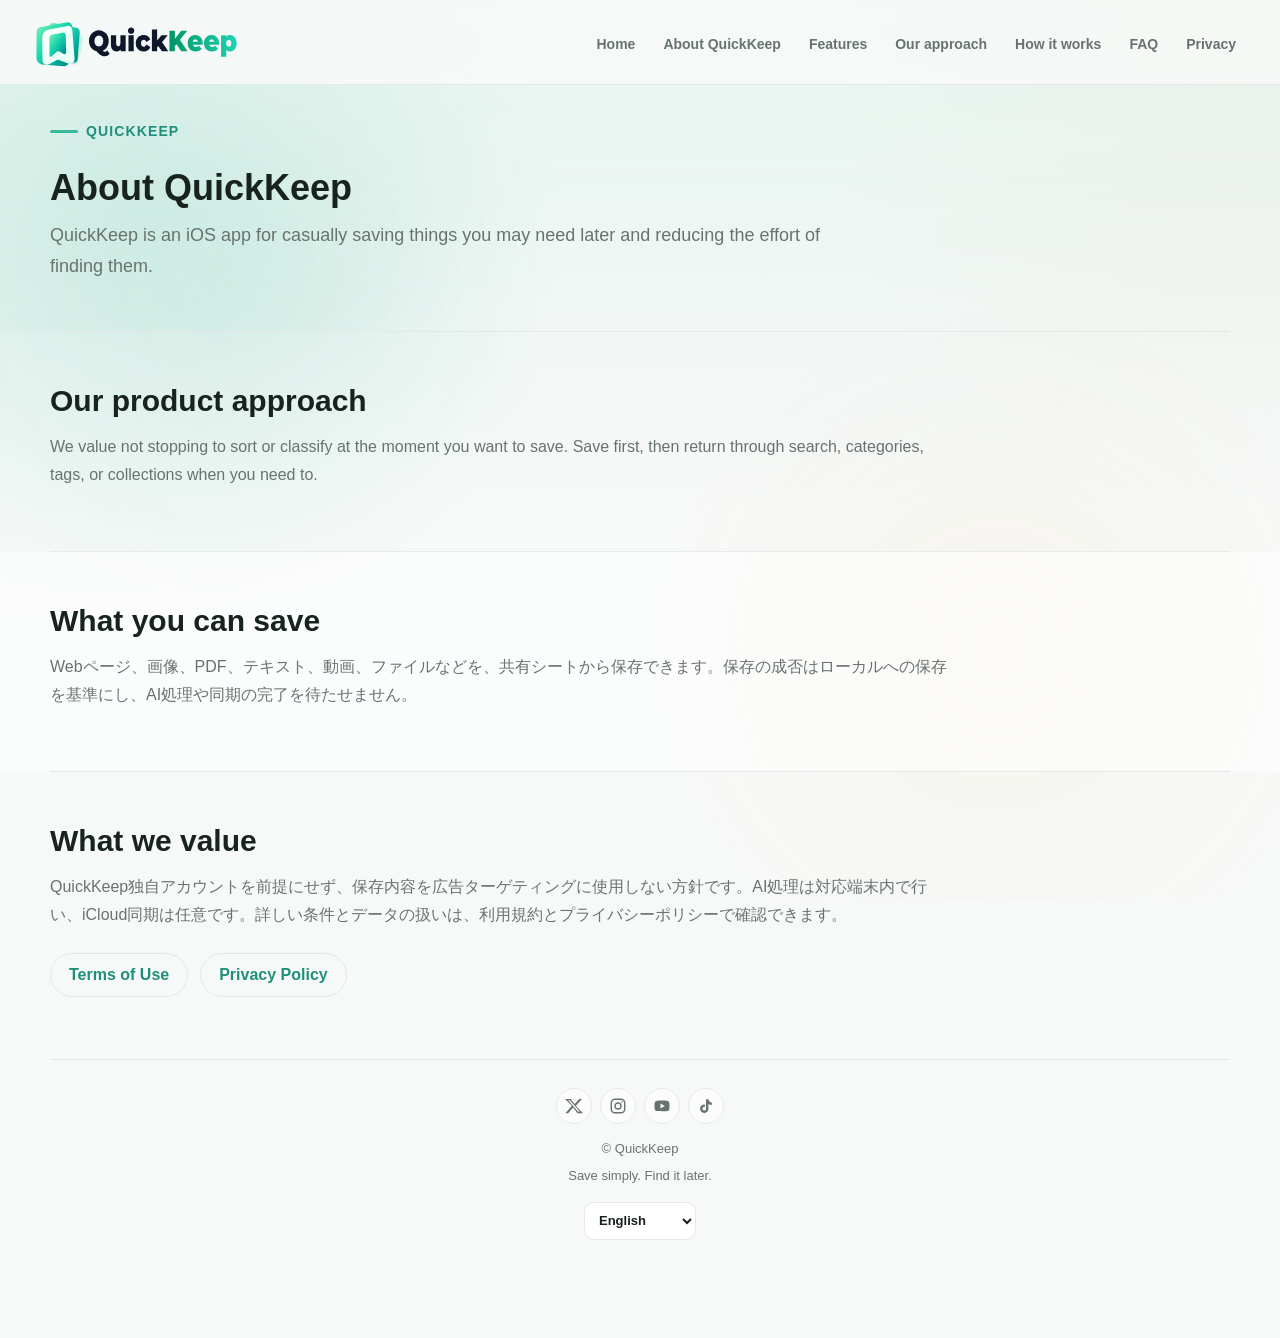
==== about/index.html @ ef81f3e6 "Reduce FAQ guide image size" ====
<!doctype html>
<html lang="ja">
<head>
  <meta charset="utf-8">
  <meta name="viewport" content="width=device-width, initial-scale=1">
  <title>QuickKeepについて | QuickKeep</title>
  <meta name="description" content="QuickKeepの概要、製品方針、保存体験について掲載するページです。">
  <link rel="stylesheet" href="../assets/site.css?v=20261022-0002">
</head>
<body class="sub-page">
  <header class="site-header">
    <a class="brand" href="../" aria-label="QuickKeep ホーム">
      <img class="brand-logo" src="../assets/brand/logo-horizontal.svg" alt="QuickKeep">
    </a>
    <nav class="site-nav" aria-label="QuickKeep関連ページ">
      <a class="top-link" href="../">トップへ</a>
      <a href="../about/">QuickKeepについて</a>
      <a href="../#features">特徴</a>
      <a href="../#policy">方針</a>
      <a href="../guide/">使い方</a>
      <a href="../support/">FAQ</a>
      <a href="../privacy/">プライバシー</a>
    </nav>
    <details class="mobile-nav">
      <summary aria-label="メニュー"><img src="../assets/icons/menu.svg" alt="" aria-hidden="true"></summary>
      <nav aria-label="QuickKeep関連ページ（スマートフォン）">
        <a href="../">トップへ</a>
        <a href="../about/">QuickKeepについて</a>
        <a href="../#features">特徴</a>
        <a href="../#policy">方針</a>
        <a href="../guide/">使い方</a>
        <a href="../support/">FAQ</a>
        <a href="../privacy/">プライバシー</a>
      </nav>
    </details>
  </header>
  <main>
    <header class="page-hero">
      <a class="back" href="../">QuickKeep</a>
      <h1>QuickKeepについて</h1>
      <p>QuickKeepは、あとで必要になるものを気軽に保存し、探す負担を減らすためのiOSアプリです。</p>
    </header>

    <section>
      <h2>製品の考え方</h2>
      <p>保存したい瞬間に、整理や分類で手を止めないことを大切にしています。まず残し、必要なときに検索やカテゴリ、タグ、コレクションを手がかりに戻れる体験を目指します。</p>
    </section>

    <section>
      <h2>対応する保存対象</h2>
      <p>Webページ、画像、PDF、テキスト、動画、ファイルなどを、共有シートから保存できます。保存の成否はローカルへの保存を基準にし、AI処理や同期の完了を待たせません。</p>
    </section>

    <section>
      <h2>大切にしていること</h2>
      <p>QuickKeep独自アカウントを前提にせず、保存内容を広告ターゲティングに使用しない方針です。AI処理は対応端末内で行い、iCloud同期は任意です。詳しい条件とデータの扱いは、利用規約とプライバシーポリシーで確認できます。</p>
      <p class="page-links"><a href="../terms/">利用規約</a><a href="../privacy/">プライバシーポリシー</a></p>
    </section>

  <footer class="site-footer">
    <nav class="social-links" aria-label="QuickKeep公式SNS">
      <a href="https://x.com/quickkeep?s=11&amp;t=rEkj4eiouX-PEfQOQlY5pw" target="_blank" rel="noopener noreferrer" aria-label="X（新しいタブで開く）">
        <svg viewBox="0 0 24 24" aria-hidden="true"><path d="M18.9 2.5h3.7l-8.1 9.2 9.5 9.8h-7.4l-5.8-7.5-6.6 7.5H.5l8.7-9.9L.1 2.5h7.6l5.2 6.8 6-6.8Zm-1.3 17 2.1-.1L6.5 4.4H4.2l13.4 15.1Z"/></svg>
      </a>
      <a href="https://www.instagram.com/quickkeep_official?obrf=MXV3YnZwejdkeWVnbg%3D%3D&amp;utm_source=qr" target="_blank" rel="noopener noreferrer" aria-label="Instagram（新しいタブで開く）">
        <svg viewBox="0 0 24 24" aria-hidden="true"><rect x="3" y="3" width="18" height="18" rx="5"/><circle cx="12" cy="12" r="4"/><circle cx="17.4" cy="6.8" r="1" class="fill-dot"/></svg>
      </a>
      <a href="https://www.youtube.com/channel/UCdUnGJN0G3A14aTK3TZiDFA" target="_blank" rel="noopener noreferrer" aria-label="YouTube（新しいタブで開く）">
        <svg viewBox="0 0 24 24" aria-hidden="true"><path d="M21.6 7.2a2.8 2.8 0 0 0-2-2C17.8 4.7 12 4.7 12 4.7s-5.8 0-7.6.5a2.8 2.8 0 0 0-2 2C2 9 2 12 2 12s0 3 .4 4.8a2.8 2.8 0 0 0 2 2c1.8.5 7.6.5 7.6.5s5.8 0 7.6-.5a2.8 2.8 0 0 0 2-2C22 15 22 12 22 12s0-3-.4-4.8ZM10 15.4V8.6l5.7 3.4-5.7 3.4Z"/></svg>
      </a>
      <a href="https://www.tiktok.com/@quickkeep_official?_r=1&amp;_t=ZS-9Ad6eDVRes8" target="_blank" rel="noopener noreferrer" aria-label="TikTok（新しいタブで開く）">
        <svg viewBox="0 0 24 24" aria-hidden="true"><path d="M15.2 3c.5 2.5 2 4 4.5 4.4v3.2a8.4 8.4 0 0 1-4.5-1.4v6.4a5.6 5.6 0 1 1-4.8-5.5v3.3a2.4 2.4 0 1 0 1.6 2.2V3h3.2Z"/></svg>
      </a>
    </nav>
    <span>© QuickKeep</span>
    <span>あとで見つかる、かんたん保存。</span>
  </footer>
  </main>
  <script src="../assets/i18n.js?v=20261022-0001" defer></script>
</body>
</html>
---- assets/site.css ----
:root {
  color-scheme: light dark;
  --accent: #35b99a;
  --accent-deep: #1f8f79;
  --ink: #18221f;
  --text: #17201d;
  --muted: #68736f;
  --bg: #f7f9f8;
  --card: #ffffff;
  --line: #e3e9e6;
  --line-strong: #d2ddd8;
  --warm: #f3b45c;
  --soft: #e8f6f1;
  --section-mint: rgba(232, 246, 241, 0.58);
  --section-warm: rgba(243, 180, 92, 0.10);
  --section-coral: rgba(235, 127, 110, 0.08);
  --section-clean: rgba(255, 255, 255, 0.54);
  --dangerless-coral: #eb7f6e;
  --shadow: 0 24px 70px rgba(23, 32, 29, 0.10);
  --page-gutter: 64px;
  --header-offset: 78px;
}

@media (prefers-color-scheme: dark) {
  :root {
    --ink: #edf5f2;
    --accent-deep: #66d8bf;
    --text: #edf5f2;
    --muted: #a9b6b1;
    --bg: #111614;
    --card: #19201d;
    --line: #2b3531;
    --line-strong: #3a4842;
    --soft: #172b26;
    --section-mint: rgba(36, 71, 62, 0.28);
    --section-warm: rgba(243, 180, 92, 0.08);
    --section-coral: rgba(235, 127, 110, 0.08);
    --section-clean: rgba(255, 255, 255, 0.035);
    --shadow: 0 24px 70px rgba(0, 0, 0, 0.30);
  }

  body {
    background:
      linear-gradient(180deg, rgba(53, 185, 154, 0.10), transparent 560px),
      radial-gradient(circle at 100% 18%, rgba(53, 185, 154, 0.14), transparent 34%),
      var(--bg);
  }

  h1,
  h2 {
    color: var(--text);
  }

  .button.secondary,
  .link-row a,
  .hero-meta span {
    background: rgba(255, 255, 255, 0.06);
  }
}

* {
  box-sizing: border-box;
}

html,
body {
  max-width: 100%;
  overflow-x: hidden;
}

html {
  scroll-behavior: smooth;
}

body {
  margin: 0;
  padding-top: var(--header-offset);
  font-family: -apple-system, BlinkMacSystemFont, "Hiragino Sans", "Yu Gothic", sans-serif;
  color: var(--text);
  background:
    radial-gradient(circle at 8% 12%, rgba(53, 185, 154, 0.12), transparent 28%),
    radial-gradient(circle at 96% 4%, rgba(243, 180, 92, 0.10), transparent 24%),
    linear-gradient(180deg, rgba(53, 185, 154, 0.07), transparent 520px),
    var(--bg);
  line-height: 1.75;
  text-rendering: optimizeLegibility;
  position: relative;
}

body::before {
  content: "";
  position: fixed;
  inset: 0;
  z-index: 0;
  pointer-events: none;
  background:
    radial-gradient(circle at 18% 30%, rgba(53, 185, 154, 0.10), transparent 28%),
    radial-gradient(circle at 78% 72%, rgba(243, 180, 92, 0.09), transparent 30%);
  opacity: 0.72;
  animation: ambientDrift 18s ease-in-out infinite alternate;
}

img,
svg {
  max-width: 100%;
}

@keyframes fadeUp {
  from {
    opacity: 0;
    transform: translateY(18px);
  }

  to {
    opacity: 1;
    transform: translateY(0);
  }
}

@keyframes floatStage {
  0%,
  100% {
    transform: translateY(0);
  }

  50% {
    transform: translateY(-10px);
  }
}

@keyframes softPulse {
  0%,
  100% {
    box-shadow: 0 16px 34px rgba(16, 20, 18, 0.18);
  }

  50% {
    box-shadow: 0 18px 42px rgba(53, 185, 154, 0.28);
  }
}

@keyframes stageSheen {
  from {
    transform: translateX(-120%) rotate(12deg);
  }

  to {
    transform: translateX(160%) rotate(12deg);
  }
}

@keyframes chipLift {
  0%,
  100% {
    transform: translateY(0);
  }

  50% {
    transform: translateY(-4px);
  }
}

@keyframes cardBreathe {
  0%,
  100% {
    transform: translateY(0);
  }

  50% {
    transform: translateY(-6px);
  }
}

@keyframes ambientDrift {
  from {
    transform: translate3d(-1.5%, -1%, 0) scale(1);
  }

  to {
    transform: translate3d(1.5%, 1%, 0) scale(1.04);
  }
}

@keyframes sectionGlow {
  0%,
  100% {
    opacity: 0.52;
    transform: translateY(0);
  }

  50% {
    opacity: 0.78;
    transform: translateY(-10px);
  }
}

@keyframes revealSection {
  from {
    opacity: 0.72;
    transform: translateY(18px);
  }

  to {
    opacity: 1;
    transform: translateY(0);
  }
}

@keyframes flowDot {
  0% {
    opacity: 0;
    transform: translate(0, -50%) scale(0.7);
  }

  22%,
  72% {
    opacity: 1;
  }

  100% {
    opacity: 0;
    transform: translate(44px, -50%) scale(1);
  }
}

@keyframes flowDotDown {
  0% {
    opacity: 0;
    transform: translate(-50%, 0) scale(0.7);
  }

  22%,
  72% {
    opacity: 1;
  }

  100% {
    opacity: 0;
    transform: translate(-50%, 38px) scale(1);
  }
}

main {
  width: min(1440px, calc(100% - var(--page-gutter)));
  margin: 0 auto;
  padding: 34px 0 52px;
  position: relative;
  z-index: 1;
}

header,
section {
  background: var(--card);
  border: 1px solid var(--line);
  border-radius: 18px;
  padding: 28px;
  margin-bottom: 18px;
}

h1,
h2 {
  line-height: 1.25;
  margin: 0 0 12px;
  color: var(--ink);
}

p {
  margin: 0 0 12px;
  color: var(--muted);
  max-width: 72ch;
}

a {
  color: var(--accent);
  font-weight: 700;
  text-decoration: none;
}

.back {
  display: inline-block;
  margin-bottom: 16px;
}

.placeholder {
  border: 1px dashed var(--line);
  border-radius: 12px;
  color: var(--muted);
  padding: 14px;
}

footer {
  color: var(--muted);
  font-size: 13px;
  padding: 8px 2px;
}

.site-header {
  width: 100%;
  margin: 0;
  padding: 18px max(calc(var(--page-gutter) / 2), calc((100vw - 1440px) / 2)) 14px;
  position: fixed;
  top: 0;
  left: 0;
  right: 0;
  z-index: 50;
  display: flex;
  align-items: center;
  justify-content: space-between;
  gap: 18px;
  background: rgba(247, 249, 248, 0.92);
  backdrop-filter: blur(14px);
  -webkit-backdrop-filter: blur(14px);
  border: 0;
  border-bottom: 1px solid var(--line);
  border-radius: 0;
}

@media (prefers-color-scheme: dark) {
  .site-header {
    background: rgba(247, 249, 248, 0.94);
    border-bottom-color: #dbe5e1;
  }

  .site-header .site-nav a,
  .site-header .mobile-nav summary {
    color: #51605b;
  }

  .site-header .site-nav a:hover {
    color: #17201d;
    background: #e8f6f1;
  }
}

.brand {
  display: inline-flex;
  align-items: center;
  min-height: 44px;
}

.brand-logo {
  display: block;
  width: clamp(154px, 22vw, 210px);
  height: auto;
}

.site-nav {
  display: flex;
  gap: 4px;
  flex-wrap: wrap;
  justify-content: flex-end;
}

.language-picker {
  display: inline-flex;
  align-items: center;
  flex: 0 0 auto;
}

.language-picker select {
  min-height: 38px;
  max-width: 118px;
  border: 1px solid var(--line);
  border-radius: 10px;
  padding: 0 28px 0 10px;
  color: var(--text);
  background: var(--card);
  font: inherit;
  font-size: 13px;
  font-weight: 700;
  cursor: pointer;
}

.site-footer .language-picker,
.sub-page main > footer .language-picker {
  margin-top: 10px;
}

.translation-notice {
  max-width: 820px;
  margin: 18px 0 0;
  padding: 10px 13px;
  border-left: 3px solid var(--accent);
  color: var(--muted);
  background: var(--soft);
  font-size: 14px;
}

.sr-only {
  position: absolute;
  width: 1px;
  height: 1px;
  padding: 0;
  margin: -1px;
  overflow: hidden;
  clip: rect(0, 0, 0, 0);
  white-space: nowrap;
  border: 0;
}

.site-nav a {
  color: var(--muted);
  font-size: 14px;
  padding: 9px 12px;
  border-radius: 10px;
  transition: color 160ms ease, background-color 160ms ease, transform 160ms ease;
}

.site-nav a:hover {
  color: var(--text);
  background: var(--soft);
  transform: translateY(-1px);
}

.mobile-nav {
  display: none;
}

.mobile-nav summary {
  list-style: none;
}

.mobile-nav summary::-webkit-details-marker {
  display: none;
}

.hero {
  min-height: 700px;
  display: grid;
  grid-template-columns: minmax(560px, 0.95fr) minmax(520px, 0.85fr);
  gap: clamp(54px, 7vw, 116px);
  align-items: center;
  padding: 70px 0 78px;
  position: relative;
  isolation: isolate;
}

.hero::after {
  content: "";
  position: absolute;
  left: 0;
  right: 0;
  bottom: 0;
  height: 1px;
  background: linear-gradient(90deg, transparent, rgba(53, 185, 154, 0.55), transparent);
}

.hero::before,
.home-page .feature-band::before,
.home-page .content-section::before,
.sub-page .page-hero::before {
  content: "";
  position: absolute;
  inset: 0;
  z-index: -1;
  pointer-events: none;
}

.hero::before {
  background:
    radial-gradient(circle at 72% 48%, rgba(53, 185, 154, 0.12), transparent 34%),
    linear-gradient(180deg, rgba(255, 255, 255, 0.42), transparent 70%);
  animation: sectionGlow 9s ease-in-out infinite;
}

.home-page .hero,
.home-page .app-store-strip,
.home-page .feature-band,
.home-page .content-section {
  background: transparent;
  border: 0;
  border-radius: 0;
}

.home-page section,
.sub-page .page-hero,
.sub-page section {
  scroll-margin-top: calc(var(--header-offset) + 18px);
}

.hero-copy {
  max-width: none;
  animation: fadeUp 720ms ease both;
  position: relative;
  z-index: 1;
}

.hero-logo-wrap {
  display: block;
  width: min(340px, 84vw);
  margin-bottom: 30px;
}

.hero-logo {
  display: block;
  width: 100%;
  height: auto;
}

.eyebrow {
  color: var(--accent-deep);
  font-weight: 800;
  letter-spacing: 0.08em;
  text-transform: uppercase;
  font-size: 12px;
  margin-bottom: 16px;
}

.hero h1 {
  font-size: clamp(54px, 5.7vw, 88px);
  line-height: 1.08;
  letter-spacing: 0;
  margin: 0 0 24px;
  color: var(--ink);
  text-wrap: balance;
}

@media (prefers-color-scheme: dark) {
  .hero h1 {
    color: var(--text);
  }
}

.lead {
  font-size: clamp(17px, 2vw, 21px);
  max-width: 760px;
  line-height: 1.95;
}

.hero-actions,
.link-row {
  display: flex;
  flex-wrap: wrap;
  gap: 12px;
  margin-top: 26px;
  align-items: center;
}

.button,
.link-row a {
  min-height: 44px;
  display: inline-flex;
  align-items: center;
  justify-content: center;
  border-radius: 12px;
  padding: 10px 18px;
  border: 1px solid var(--line);
  transition: transform 160ms ease, border-color 160ms ease, background-color 160ms ease;
}

.button.primary {
  color: #fff;
  background: var(--accent);
  border-color: var(--accent);
  box-shadow: 0 14px 32px rgba(53, 185, 154, 0.24);
}

.button.secondary,
.link-row a {
  color: var(--text);
  background: rgba(255, 255, 255, 0.68);
}

.button:hover,
.link-row a:hover {
  transform: translateY(-1px);
  border-color: var(--accent);
}

.app-store-badge {
  min-height: 56px;
  display: inline-flex;
  align-items: center;
  gap: 12px;
  border-radius: 14px;
  padding: 8px 17px 8px 13px;
  color: #fff;
  background: #101412;
  border: 1px solid rgba(255, 255, 255, 0.14);
  box-shadow: 0 16px 34px rgba(16, 20, 18, 0.18);
  animation: softPulse 4.8s ease-in-out infinite;
}

.app-store-badge small,
.app-store-badge strong {
  display: block;
  color: #fff;
  line-height: 1.05;
}

.app-store-badge small {
  font-size: 11px;
  font-weight: 700;
  opacity: 0.78;
}

.app-store-badge strong {
  margin-top: 3px;
  font-size: 18px;
  font-weight: 800;
}

.app-store-icon {
  width: 32px;
  height: 32px;
  border-radius: 9px;
  background:
    linear-gradient(145deg, rgba(255, 255, 255, 0.88), rgba(255, 255, 255, 0.32)),
    var(--accent);
  position: relative;
}

.app-store-icon::before {
  content: "";
  position: absolute;
  left: 10px;
  right: 10px;
  top: 7px;
  bottom: 7px;
  border: 3px solid #fff;
  border-top: 0;
  border-radius: 0 0 5px 5px;
}

.app-store-strip {
  display: flex;
  align-items: center;
  justify-content: space-between;
  gap: 24px;
  padding: clamp(26px, 4vw, 40px) 0;
  border-top: 1px solid var(--line);
  border-bottom: 1px solid var(--line);
  background:
    linear-gradient(90deg, rgba(53, 185, 154, 0.08), transparent 52%),
    linear-gradient(180deg, rgba(255, 255, 255, 0.38), transparent);
  box-shadow: 0 0 0 100vmax rgba(232, 246, 241, 0.26);
  clip-path: inset(0 -100vmax);
  animation: fadeUp 720ms ease 100ms both;
}

.app-store-strip p {
  margin-bottom: 0;
}

.app-store-strip .eyebrow {
  margin-bottom: 6px;
}

.hero-meta {
  display: grid;
  grid-template-columns: repeat(2, minmax(0, 1fr));
  gap: 8px 18px;
  margin-top: 24px;
  max-width: 640px;
}

.hero-meta span {
  min-height: 28px;
  display: inline-flex;
  align-items: center;
  justify-content: flex-start;
  border: 0;
  border-radius: 0;
  color: var(--muted);
  font-size: 13px;
  font-weight: 800;
  padding: 0;
  background: transparent;
  animation: chipLift 5.6s ease-in-out infinite;
  text-align: left;
}

.hero-meta span::before {
  content: "";
  width: 8px;
  height: 8px;
  margin-right: 9px;
  border-radius: 50%;
  background: var(--accent);
  box-shadow: 0 0 0 5px rgba(53, 185, 154, 0.12);
  flex: 0 0 auto;
}

.hero-meta span:nth-child(2) {
  animation-delay: 540ms;
}

.hero-meta span:nth-child(3) {
  animation-delay: 1080ms;
}

.hero-visual {
  display: grid;
  place-items: center;
  animation: fadeUp 760ms ease 140ms both;
}

.visual-stage {
  width: min(100%, 620px);
  min-height: 760px;
  display: grid;
  place-items: center;
  border-radius: 36px;
  padding: 32px;
  position: relative;
  background:
    linear-gradient(155deg, rgba(255, 255, 255, 0.10), transparent 44%),
    linear-gradient(145deg, #10251f, #1f8f79 62%, #35b99a);
  box-shadow: 0 28px 76px rgba(15, 23, 42, 0.16);
  overflow: hidden;
}

.visual-stage::before {
  content: "";
  position: absolute;
  top: -20%;
  bottom: -20%;
  left: 0;
  width: 120px;
  background: linear-gradient(90deg, transparent, rgba(255, 255, 255, 0.20), transparent);
  opacity: 0.7;
  animation: stageSheen 7.5s ease-in-out 1.2s infinite;
}

.stage-icon {
  position: absolute;
  top: -30px;
  right: -28px;
  width: 190px;
  opacity: 0.14;
  transform: rotate(8deg);
}

.app-screenshot {
  width: min(100%, 360px);
  position: relative;
  z-index: 1;
  filter: drop-shadow(0 24px 58px rgba(0, 0, 0, 0.26));
  animation: floatStage 6s ease-in-out 900ms infinite;
}

.screenshot-track {
  width: 100%;
  display: flex;
  overflow-x: auto;
  scroll-snap-type: x mandatory;
  scrollbar-width: none;
  position: relative;
  z-index: 1;
}

.screenshot-track::-webkit-scrollbar {
  display: none;
}

.screenshot-slide {
  flex: 0 0 100%;
  display: grid;
  place-items: center;
  scroll-snap-align: center;
}

.phone-frame {
  width: min(100%, 430px);
  aspect-ratio: 0.52;
  border: 10px solid #101412;
  border-radius: 44px;
  background: #f8faf9;
  box-shadow: 0 24px 58px rgba(0, 0, 0, 0.26);
  padding: 56px 18px 24px;
  position: relative;
  overflow: hidden;
  animation: floatStage 6s ease-in-out 900ms infinite;
}

.phone-island {
  position: absolute;
  top: 18px;
  left: 50%;
  width: 118px;
  height: 32px;
  transform: translateX(-50%);
  border-radius: 999px;
  background: #050707;
}

.app-top {
  display: grid;
  grid-template-columns: 1fr 44px;
  align-items: center;
  gap: 12px;
  margin-bottom: 18px;
}

.segmented {
  justify-self: center;
  display: inline-flex;
  gap: 4px;
  padding: 4px;
  border-radius: 999px;
  background: #edf1ef;
  font-size: 13px;
  font-weight: 700;
}

.segmented span {
  padding: 7px 12px;
  border-radius: 999px;
  color: #65706c;
}

.segmented .active {
  color: var(--accent-deep);
  background: #fff;
  box-shadow: 0 6px 16px rgba(23, 32, 29, 0.08);
}

.add-button {
  width: 44px;
  height: 44px;
  display: grid;
  place-items: center;
  border-radius: 50%;
  background: #fff;
  color: var(--accent);
  font-size: 26px;
  line-height: 1;
  box-shadow: 0 8px 18px rgba(23, 32, 29, 0.08);
}

.item-card {
  display: grid;
  grid-template-columns: 50px 1fr;
  gap: 12px;
  background: #fff;
  border: 1px solid #e2e8e5;
  border-radius: 18px;
  padding: 14px;
  margin-bottom: 12px;
  box-shadow: 0 10px 26px rgba(23, 32, 29, 0.06);
  animation: cardBreathe 6.8s ease-in-out infinite;
}

.item-card.featured {
  border-color: rgba(53, 185, 154, 0.36);
}

.item-card + .item-card {
  animation-delay: 780ms;
}

.item-card strong {
  display: block;
  line-height: 1.35;
  color: #18221f;
}

.item-card small {
  color: #76817d;
  display: block;
  margin-top: 2px;
}

.item-card p {
  color: #65706c;
  font-size: 13px;
  line-height: 1.5;
  margin: 8px 0 0;
}

.item-icon {
  width: 50px;
  height: 50px;
  border-radius: 16px;
  background: var(--soft);
  position: relative;
}

.item-icon::before {
  content: "";
  position: absolute;
  inset: 14px;
  border: 3px solid var(--accent);
  border-radius: 50%;
}

.item-icon.pdf {
  background: #fff1ec;
}

.item-icon.pdf::before {
  border-radius: 4px;
  border-color: var(--dangerless-coral);
}

.bottom-tabs {
  position: absolute;
  left: 28px;
  right: 28px;
  bottom: 22px;
  display: flex;
  justify-content: space-around;
  align-items: center;
  min-height: 56px;
  border-radius: 999px;
  background: rgba(255, 255, 255, 0.92);
  border: 1px solid #e2e8e5;
  color: #303936;
  font-size: 12px;
  font-weight: 700;
  box-shadow: 0 14px 34px rgba(23, 32, 29, 0.12);
}

.feature-band,
.content-section {
  background: var(--card);
  border: 1px solid var(--line);
  border-radius: 22px;
  padding: clamp(24px, 5vw, 46px);
  margin-bottom: 20px;
}

.home-page .feature-band,
.home-page .content-section {
  padding: clamp(56px, 7vw, 92px) 0;
  margin-bottom: 0;
  position: relative;
  isolation: isolate;
  animation: fadeUp 720ms ease 180ms both;
}

.home-page .feature-band::before,
.home-page .content-section::before {
  left: 50%;
  right: auto;
  width: 100vw;
  transform: translateX(-50%);
}

.home-page .feature-band::before {
  background:
    linear-gradient(180deg, transparent, var(--section-mint), transparent),
    radial-gradient(circle at 12% 38%, rgba(53, 185, 154, 0.11), transparent 28%);
}

.home-page .process-section::before {
  background:
    linear-gradient(180deg, transparent, var(--section-clean), transparent),
    radial-gradient(circle at 84% 36%, rgba(243, 180, 92, 0.11), transparent 26%);
}

.home-page .split::before {
  background:
    linear-gradient(180deg, transparent, var(--section-warm), transparent),
    radial-gradient(circle at 18% 52%, rgba(243, 180, 92, 0.12), transparent 24%);
}

.home-page .ai-section::before {
  background:
    linear-gradient(180deg, transparent, rgba(53, 185, 154, 0.08), transparent),
    radial-gradient(circle at 72% 45%, rgba(53, 185, 154, 0.14), transparent 28%);
}

.home-page .assurance-section::before {
  background:
    linear-gradient(180deg, transparent, var(--section-coral), transparent),
    radial-gradient(circle at 10% 38%, rgba(235, 127, 110, 0.10), transparent 24%);
}

.home-page .final-cta::before {
  background:
    linear-gradient(180deg, transparent, var(--section-mint)),
    radial-gradient(circle at 86% 42%, rgba(53, 185, 154, 0.12), transparent 30%);
}

@supports (animation-timeline: view()) {
  .home-page .feature-band,
  .home-page .content-section {
    animation: revealSection both;
    animation-timeline: view();
    animation-range: entry 0% cover 26%;
  }
}

.section-heading {
  max-width: 860px;
  margin-bottom: clamp(28px, 4vw, 42px);
}

.section-heading h2,
.content-section h2 {
  font-size: clamp(32px, 4vw, 54px);
  line-height: 1.12;
}

.section-heading p:not(.eyebrow) {
  max-width: 900px;
}

.feature-grid,
.process-grid,
.assurance-grid {
  display: grid;
  grid-template-columns: repeat(3, minmax(0, 1fr));
  gap: clamp(18px, 3vw, 34px);
}

.feature,
.process-grid article,
.assurance-grid article {
  border-top: 1px solid var(--line-strong);
  min-height: 150px;
  padding-top: 22px;
  padding-right: clamp(12px, 2vw, 24px);
  transition: transform 180ms ease, border-color 180ms ease, background-color 180ms ease;
}

.feature::before,
.process-grid::before,
.process-grid article::before,
.assurance-grid article::before {
  display: none;
}

.feature:hover,
.process-grid article:hover,
.assurance-grid article:hover {
  border-color: rgba(53, 185, 154, 0.42);
  transform: translateY(-3px);
}

.feature h3,
.process-grid h3,
.assurance-grid h3 {
  margin: 0 0 8px;
  font-size: clamp(20px, 2vw, 26px);
}

.process-grid span {
  display: inline-flex;
  min-width: 48px;
  min-height: 32px;
  align-items: center;
  justify-content: center;
  border-radius: 999px;
  background: var(--bg);
  border: 1px solid rgba(53, 185, 154, 0.32);
  color: var(--accent-deep);
  font-size: 12px;
  font-weight: 800;
  letter-spacing: 0.08em;
  margin-bottom: 10px;
}

.split {
  display: grid;
  grid-template-columns: minmax(0, 0.9fr) minmax(420px, 0.8fr);
  gap: clamp(42px, 8vw, 120px);
  align-items: center;
}

.format-showcase {
  position: relative;
  padding: clamp(20px, 3vw, 30px);
  border: 1px solid var(--line);
  border-radius: 26px;
  background:
    linear-gradient(135deg, rgba(53, 185, 154, 0.08), transparent 45%),
    linear-gradient(180deg, rgba(255, 255, 255, 0.72), rgba(255, 255, 255, 0.42));
  box-shadow: 0 18px 52px rgba(23, 32, 29, 0.07);
  overflow: hidden;
}

.format-showcase::before {
  content: "";
  position: absolute;
  left: 30px;
  right: 30px;
  top: 50%;
  height: 1px;
  background: linear-gradient(90deg, transparent, rgba(53, 185, 154, 0.30), transparent);
  pointer-events: none;
}

.format-source {
  display: grid;
  grid-template-columns: repeat(2, minmax(0, 1fr));
  gap: 10px 14px;
  position: relative;
  z-index: 1;
}

.format-source span {
  min-height: 62px;
  display: flex;
  align-items: center;
  gap: 12px;
  border: 1px solid var(--line);
  border-radius: 17px;
  background: rgba(255, 255, 255, 0.68);
  color: var(--text);
  font-size: clamp(14px, 1.5vw, 17px);
  font-weight: 800;
  padding: 12px;
  animation: chipLift 6.2s ease-in-out infinite;
}

.format-source span::before {
  content: attr(data-mark);
  width: 42px;
  height: 38px;
  display: grid;
  place-items: center;
  flex: 0 0 auto;
  border-radius: 13px;
  color: var(--accent-deep);
  background: var(--soft);
  font-size: 10px;
  font-weight: 900;
  letter-spacing: 0.05em;
}

.format-source span:nth-child(2n)::before {
  color: #9b6d20;
  background: rgba(243, 180, 92, 0.18);
}

.format-source span:nth-child(3n)::before {
  color: #a55245;
  background: rgba(235, 127, 110, 0.16);
}

.format-source span:nth-child(2n) {
  animation-delay: 420ms;
}

.format-source span:nth-child(3n) {
  animation-delay: 840ms;
}

.ai-section {
  display: grid;
  grid-template-columns: minmax(280px, 0.72fr) minmax(360px, 1fr);
  gap: clamp(34px, 6vw, 88px);
  align-items: start;
  border-top: 1px solid var(--line);
  border-bottom: 1px solid var(--line);
}

.ai-layout {
  display: grid;
  gap: 24px;
}

.ai-layout p {
  font-size: clamp(17px, 2vw, 21px);
  line-height: 1.9;
}

.ai-points {
  display: grid;
  grid-template-columns: repeat(3, minmax(0, 1fr));
  gap: 12px;
}

.ai-points span {
  min-height: 96px;
  display: flex;
  align-items: flex-end;
  border-radius: 22px;
  padding: 18px;
  color: var(--text);
  font-weight: 800;
  background:
    radial-gradient(circle at 22px 22px, rgba(255, 255, 255, 0.94) 0 12px, transparent 13px),
    linear-gradient(145deg, rgba(53, 185, 154, 0.18), rgba(255, 255, 255, 0.62));
  border: 1px solid rgba(53, 185, 154, 0.22);
  box-shadow: 0 16px 42px rgba(23, 32, 29, 0.08);
  animation: chipLift 6.4s ease-in-out infinite;
}

.ai-points span:nth-child(2) {
  animation-delay: 420ms;
}

.ai-points span:nth-child(3) {
  animation-delay: 840ms;
}

.final-cta {
  margin-bottom: 0;
  color: var(--text);
  padding: clamp(64px, 8vw, 104px) 0;
  display: grid;
  grid-template-columns: minmax(0, 0.9fr) minmax(320px, 1fr);
  gap: clamp(32px, 7vw, 88px);
  align-items: end;
}

.final-cta p,
.final-cta .eyebrow {
  color: var(--muted);
}

.final-cta h2 {
  color: var(--text);
}

.final-cta .link-row a {
  color: var(--text);
  background: var(--card);
  border-color: var(--line);
}

.site-footer {
  width: min(1440px, calc(100% - var(--page-gutter)));
  margin: 0 auto;
  padding: 22px 0 42px;
  position: relative;
  z-index: 1;
  display: flex;
  flex-direction: column;
  align-items: center;
  justify-content: center;
  gap: 4px;
  text-align: center;
}

.social-links {
  display: flex;
  flex-wrap: wrap;
  justify-content: center;
  gap: 8px;
  margin-bottom: 10px;
}

.social-links a {
  width: 36px;
  height: 36px;
  display: inline-flex;
  align-items: center;
  justify-content: center;
  border: 1px solid var(--line);
  border-radius: 999px;
  padding: 8px;
  color: var(--muted);
  background: rgba(255, 255, 255, 0.56);
  transition: color 160ms ease, border-color 160ms ease, background-color 160ms ease;
}

.social-links svg {
  width: 18px;
  height: 18px;
  fill: currentColor;
}

.social-links svg rect,
.social-links svg circle {
  fill: none;
  stroke: currentColor;
  stroke-width: 1.9;
}

.social-links svg .fill-dot {
  fill: currentColor;
  stroke: none;
}

.social-links a:hover {
  border-color: var(--accent);
  color: var(--accent-deep);
  background: rgba(53, 185, 154, 0.10);
}

.sub-page main {
  width: min(1180px, calc(100% - var(--page-gutter)));
  padding: 0 0 56px;
}

.sub-page main > header,
.sub-page section {
  background: transparent;
  border: 0;
  border-radius: 0;
  padding-left: 0;
  padding-right: 0;
}

.sub-page .page-hero {
  padding-top: clamp(22px, 3.6vw, 36px);
  padding-bottom: clamp(22px, 3.6vw, 36px);
  border-bottom: 1px solid var(--line);
  margin-bottom: 0;
  position: relative;
  isolation: isolate;
}

.sub-page .page-hero::before {
  left: 50%;
  right: auto;
  width: 100vw;
  transform: translateX(-50%);
  background:
    linear-gradient(180deg, var(--section-mint), rgba(247, 249, 248, 0.08)),
    radial-gradient(circle at 12% 32%, rgba(53, 185, 154, 0.12), transparent 30%);
}

.sub-page .page-hero h1 {
  font-size: clamp(26px, 3vw, 36px);
  line-height: 1.22;
  letter-spacing: 0;
  margin-bottom: 10px;
}

.sub-page .page-hero p {
  max-width: 820px;
  font-size: clamp(15px, 1.8vw, 18px);
}

.sub-page section {
  padding-top: clamp(30px, 4.4vw, 50px);
  padding-bottom: clamp(30px, 4.4vw, 50px);
  border-bottom: 1px solid var(--line);
  margin-bottom: 0;
  transition: border-color 180ms ease, transform 180ms ease;
}

.sub-page section:nth-of-type(even) {
  background: var(--section-clean);
  box-shadow: 0 0 0 100vmax var(--section-clean);
  clip-path: inset(0 -100vmax);
}

.sub-page section:hover {
  border-color: rgba(53, 185, 154, 0.28);
}

.sub-page section h2 {
  font-size: clamp(22px, 2.4vw, 30px);
  line-height: 1.24;
  margin-bottom: 14px;
}

.sub-page section p {
  max-width: 900px;
}

.sub-page footer {
  padding-top: 28px;
  text-align: center;
}

.sub-page .back {
  display: inline-flex;
  align-items: center;
  gap: 8px;
  margin-bottom: 22px;
  color: var(--accent-deep);
  font-size: 14px;
  letter-spacing: 0.08em;
  text-transform: uppercase;
}

.sub-page .back::before {
  content: "";
  width: 28px;
  height: 3px;
  border-radius: 999px;
  background: var(--accent);
}

.sub-page .placeholder {
  max-width: 760px;
  margin-top: 22px;
  padding: 2px 0 2px 18px;
  border: 0;
  border-left: 3px solid var(--accent);
  border-radius: 0;
  background: transparent;
  color: var(--muted);
}

.sub-page .screen-figure {
  width: min(100%, 360px);
  margin: 26px auto 0;
}

.sub-page .screen-figure img {
  width: 100%;
  display: block;
  border: 1px solid var(--line);
  border-radius: 28px;
  box-shadow: 0 20px 46px rgba(23, 32, 29, 0.14);
}

.sub-page .screen-figure figcaption {
  margin-top: 12px;
  color: var(--muted);
  font-size: 14px;
  text-align: center;
}

.sub-page .page-links {
  display: flex;
  flex-wrap: wrap;
  gap: 12px;
  margin-top: 24px;
}

.sub-page .page-links a {
  display: inline-flex;
  min-height: 44px;
  align-items: center;
  border: 1px solid var(--line);
  border-radius: 999px;
  padding: 0 18px;
  color: var(--accent-deep);
  font-weight: 700;
}

.sub-page .legal-list,
.sub-page .legal-list li {
  max-width: 900px;
}

.sub-page .legal-list {
  display: grid;
  gap: 10px;
  margin: 16px 0 0;
  padding-left: 1.4em;
}

.sub-page .legal-list li::marker {
  color: var(--accent-deep);
}

.sub-page .legal-note {
  margin-top: 22px;
  padding-left: 16px;
  border-left: 3px solid var(--accent);
  color: var(--muted);
}

.sub-page .faq-list {
  display: grid;
  gap: 12px;
  max-width: 900px;
}

.sub-page .faq-list details {
  border: 1px solid var(--line);
  border-radius: 16px;
  padding: 0 18px;
  background: var(--card);
}

.sub-page .faq-list summary {
  min-height: 56px;
  display: flex;
  align-items: center;
  cursor: pointer;
  font-weight: 700;
}

.sub-page .faq-list details p {
  padding-bottom: 18px;
}

.sub-page .faq-answer-with-guide {
  display: grid;
  grid-template-columns: minmax(0, 1fr) minmax(0, 280px);
  gap: 20px;
  align-items: start;
}

.sub-page .faq-answer-with-guide p {
  margin: 0;
}

.sub-page .faq-guide {
  width: min(100%, 280px);
  margin: 0 0 18px;
}

.sub-page .faq-guide img {
  width: 100%;
  height: auto;
  display: block;
  border: 1px solid var(--line);
  border-radius: 12px;
  background: var(--card);
}

.sub-page .faq-guide figcaption {
  margin-top: 8px;
  color: var(--muted);
  font-size: 13px;
  text-align: center;
}

@media (max-width: 1180px) {
  :root {
    --page-gutter: 48px;
  }

  main,
  .site-footer {
    width: min(calc(100% - var(--page-gutter)), 1040px);
  }

  .hero {
    grid-template-columns: minmax(0, 1fr) minmax(380px, 460px);
    gap: 46px;
  }

  .hero h1 {
    font-size: clamp(48px, 6vw, 72px);
  }

  .visual-stage {
    min-height: 660px;
  }
}

@media (max-width: 860px) {
  :root {
    --page-gutter: 32px;
  }

  main,
  .site-footer {
    width: min(calc(100% - var(--page-gutter)), 720px);
  }

  .hero {
    grid-template-columns: 1fr;
    min-height: auto;
    padding-top: 26px;
    gap: 34px;
  }

  .phone-frame {
    width: min(100%, 330px);
  }

  .visual-stage {
    min-height: 610px;
    padding: 26px;
  }

  .feature-grid,
  .process-grid,
  .assurance-grid,
  .final-cta,
  .split,
  .ai-section,
  .sub-page .faq-answer-with-guide {
    grid-template-columns: 1fr;
  }

  .sub-page .faq-guide {
    margin-inline: auto;
  }

  .feature {
    padding: 20px 0 0;
  }

  .process-grid::before {
    display: none;
  }

  .process-grid article {
    padding-left: 0;
  }

  .process-grid span {
    position: static;
  }
}

@media (max-width: 560px) {
  :root {
    --page-gutter: 32px;
    --header-offset: 72px;
  }

  main,
  .site-footer {
    width: calc(100% - var(--page-gutter));
  }

  .site-header,
  .site-footer {
    align-items: flex-start;
    flex-direction: column;
  }

  .site-header {
    min-height: 72px;
    padding-top: 12px;
    padding-bottom: 12px;
    align-items: center;
    flex-direction: row;
  }

  .site-footer {
    align-items: center;
    text-align: center;
  }

  .brand-logo {
    width: 156px;
  }

  .site-nav {
    display: none;
  }

  .mobile-nav {
    display: block;
    position: relative;
  }

  .mobile-nav summary {
    width: 44px;
    min-height: 42px;
    display: inline-flex;
    align-items: center;
    justify-content: center;
    border: 0;
    border-radius: 0;
    padding: 0;
    color: var(--text);
    background: transparent;
    font-size: 13px;
    font-weight: 800;
    cursor: pointer;
  }

  .mobile-nav summary img {
    width: 32px;
    height: 32px;
  }

  .mobile-nav summary:focus-visible {
    outline: 2px solid var(--accent);
    outline-offset: 3px;
    border-radius: 8px;
  }

  .mobile-nav nav {
    position: absolute;
    top: calc(100% + 12px);
    right: 0;
    width: min(280px, calc(100vw - 32px));
    display: grid;
    gap: 2px;
    padding: 10px;
    border: 1px solid var(--line);
    border-radius: 18px;
    background:
      linear-gradient(180deg, rgba(53, 185, 154, 0.05), transparent),
      var(--card);
    box-shadow: var(--shadow);
  }

  .mobile-nav a {
    min-height: 42px;
    display: flex;
    align-items: center;
    border-radius: 12px;
    padding: 0 12px;
    color: var(--text);
    font-size: 14px;
  }

  .hero h1 {
    max-width: 100%;
    font-size: clamp(34px, 11vw, 46px);
    line-height: 1.12;
    overflow-wrap: anywhere;
  }

  .hero-logo-wrap {
    width: min(240px, 82vw);
    margin-bottom: 22px;
  }

  .lead {
    font-size: 17px;
  }

  .app-store-strip {
    align-items: flex-start;
    flex-direction: column;
    gap: 16px;
  }

  .visual-stage {
    width: 100%;
    min-height: 520px;
    border-radius: 30px;
    padding: 18px;
  }

  .home-page .feature-band,
  .home-page .content-section,
  .final-cta {
    padding: 46px 0;
  }

  .section-heading {
    margin-bottom: 24px;
  }

  .section-heading h2,
  .content-section h2 {
    font-size: clamp(28px, 8.6vw, 40px);
    line-height: 1.16;
  }

  .feature,
  .process-grid article,
  .assurance-grid article {
    min-height: auto;
    padding-top: 18px;
    padding-right: 0;
  }

  .phone-frame {
    width: min(100%, 300px);
  }

  .hero-meta span {
    min-height: 30px;
    font-size: 12px;
    letter-spacing: -0.01em;
  }

  .hero-meta {
    grid-template-columns: repeat(2, minmax(0, 1fr));
  }

  .format-showcase {
    padding: 16px;
    border-radius: 24px;
  }

  .format-source {
    grid-template-columns: 1fr;
    gap: 9px;
  }

  .format-source span,
  .format-source span:nth-child(1),
  .format-source span:nth-child(2),
  .format-source span:nth-child(3),
  .format-source span:nth-child(4),
  .format-source span:nth-child(5),
  .format-source span:nth-child(6) {
    grid-column: auto;
    min-height: 56px;
    border-radius: 16px;
  }

  .ai-points {
    grid-template-columns: 1fr;
    gap: 10px;
    padding: 14px;
    border: 1px solid rgba(53, 185, 154, 0.20);
    border-radius: 24px;
    background:
      linear-gradient(145deg, rgba(53, 185, 154, 0.12), transparent 58%),
      rgba(255, 255, 255, 0.54);
    box-shadow: 0 18px 48px rgba(23, 32, 29, 0.08);
  }

  .ai-points span {
    min-height: 62px;
    align-items: center;
    border: 1px solid rgba(53, 185, 154, 0.18);
    border-radius: 17px;
    padding: 14px 16px 14px 54px;
    background:
      radial-gradient(circle at 27px 50%, rgba(255, 255, 255, 0.92) 0 12px, transparent 13px),
      var(--card);
    box-shadow: 0 10px 28px rgba(23, 32, 29, 0.06);
    position: relative;
  }

  .ai-points span::before {
    content: "";
    position: absolute;
    left: 22px;
    width: 10px;
    height: 10px;
    border-radius: 50%;
    background: var(--accent);
  }

  .ai-points span:nth-child(2) {
    margin-left: 18px;
  }

  .ai-points span:nth-child(3) {
    margin-left: 36px;
  }
}

.home-page main > .hero,
.home-page main > .feature-band,
.home-page main > .content-section:not(.final-cta) {
  background: transparent;
  border-right: 0;
  border-bottom: 0;
  border-left: 0;
  border-radius: 0;
  box-shadow: none;
}

@media (prefers-reduced-motion: reduce) {
  *,
  *::before,
  *::after {
    animation-duration: 1ms !important;
    animation-iteration-count: 1 !important;
    scroll-behavior: auto !important;
    transition-duration: 1ms !important;
  }
}
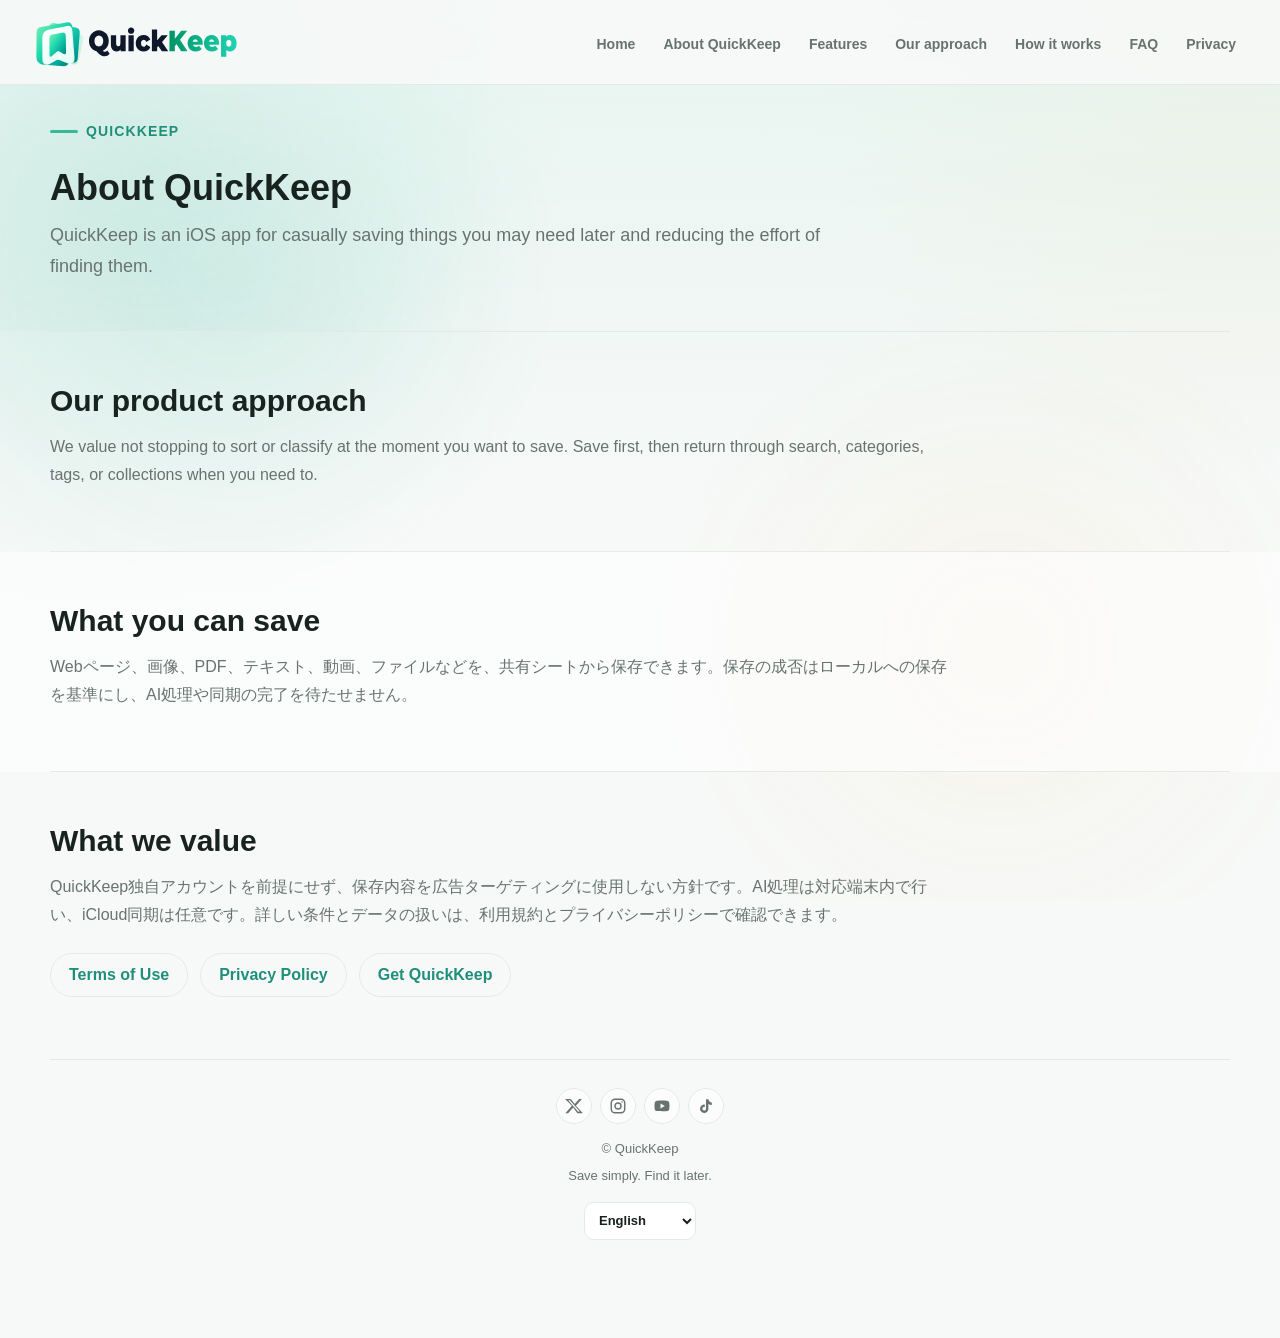
==== commit 636576c6: "Improve App Store flow and SEO" ====
--- a/about/index.html
+++ b/about/index.html
@@ -4,8 +4,24 @@
   <meta charset="utf-8">
   <meta name="viewport" content="width=device-width, initial-scale=1">
   <title>QuickKeepについて | QuickKeep</title>
-  <meta name="description" content="QuickKeepの概要、製品方針、保存体験について掲載するページです。">
-  <link rel="stylesheet" href="../assets/site.css?v=20261022-0002">
+  <meta name="description" content="QuickKeepは、Webページ、画像、PDF、テキストなどを共有から保存し、あとで探しやすくするiOSアプリです。製品の考え方とデータの扱いを紹介します。">
+  <meta name="theme-color" content="#35b99a">
+  <link rel="icon" href="../assets/brand/app-icon.svg?v=2" type="image/svg+xml">
+  <link rel="canonical" href="https://shirokumalab.github.io/quickkeep-web/about/">
+  <meta property="og:locale" content="ja_JP">
+  <meta property="og:type" content="website">
+  <meta property="og:site_name" content="QuickKeep">
+  <meta property="og:title" content="QuickKeepについて | QuickKeep">
+  <meta property="og:description" content="保存からあとで探すまでを、ひとつの流れに。QuickKeepの製品方針を紹介します。">
+  <meta property="og:url" content="https://shirokumalab.github.io/quickkeep-web/about/">
+  <meta property="og:image" content="https://shirokumalab.github.io/quickkeep-web/assets/quickkeep-home.png">
+  <meta property="og:image:alt" content="保存済みアイテムを一覧表示するQuickKeepのホーム画面">
+  <meta name="twitter:card" content="summary_large_image">
+  <meta name="twitter:title" content="QuickKeepについて | QuickKeep">
+  <meta name="twitter:description" content="保存からあとで探すまでを、ひとつの流れに。QuickKeepの製品方針を紹介します。">
+  <meta name="twitter:image" content="https://shirokumalab.github.io/quickkeep-web/assets/quickkeep-home.png">
+  <meta name="twitter:image:alt" content="保存済みアイテムを一覧表示するQuickKeepのホーム画面">
+  <link rel="stylesheet" href="../assets/site.css?v=20261029-0001">
 </head>
 <body class="sub-page">
   <header class="site-header">
@@ -54,7 +70,7 @@
     <section>
       <h2>大切にしていること</h2>
       <p>QuickKeep独自アカウントを前提にせず、保存内容を広告ターゲティングに使用しない方針です。AI処理は対応端末内で行い、iCloud同期は任意です。詳しい条件とデータの扱いは、利用規約とプライバシーポリシーで確認できます。</p>
-      <p class="page-links"><a href="../terms/">利用規約</a><a href="../privacy/">プライバシーポリシー</a></p>
+      <p class="page-links"><a href="../terms/">利用規約</a><a href="../privacy/">プライバシーポリシー</a><a href="https://apps.apple.com/app/id6824805554" target="_blank" rel="noopener noreferrer">QuickKeepを入手する</a></p>
     </section>
 
   <footer class="site-footer">
@@ -76,6 +92,6 @@
     <span>あとで見つかる、かんたん保存。</span>
   </footer>
   </main>
-  <script src="../assets/i18n.js?v=20261022-0001" defer></script>
+  <script src="../assets/i18n.js?v=20261029-0001" defer></script>
 </body>
 </html>
--- a/assets/site.css
+++ b/assets/site.css
@@ -527,6 +527,13 @@
   line-height: 1.95;
 }
 
+.hero-supporting {
+  max-width: 640px;
+  margin: 14px 0 0;
+  color: var(--muted);
+  font-weight: 700;
+}
+
 .hero-actions,
 .link-row {
   display: flex;
@@ -568,65 +575,22 @@
 }
 
 .app-store-badge {
-  min-height: 56px;
   display: inline-flex;
   align-items: center;
-  gap: 12px;
-  border-radius: 14px;
-  padding: 8px 17px 8px 13px;
-  color: #fff;
-  background: #101412;
-  border: 1px solid rgba(255, 255, 255, 0.14);
-  box-shadow: 0 16px 34px rgba(16, 20, 18, 0.18);
-  animation: softPulse 4.8s ease-in-out infinite;
-}
-
-.app-store-badge small,
-.app-store-badge strong {
+  line-height: 0;
+}
+
+.app-store-badge img {
   display: block;
-  color: #fff;
-  line-height: 1.05;
-}
-
-.app-store-badge small {
-  font-size: 11px;
-  font-weight: 700;
-  opacity: 0.78;
-}
-
-.app-store-badge strong {
-  margin-top: 3px;
-  font-size: 18px;
-  font-weight: 800;
-}
-
-.app-store-icon {
-  width: 32px;
-  height: 32px;
-  border-radius: 9px;
-  background:
-    linear-gradient(145deg, rgba(255, 255, 255, 0.88), rgba(255, 255, 255, 0.32)),
-    var(--accent);
-  position: relative;
-}
-
-.app-store-icon::before {
-  content: "";
-  position: absolute;
-  left: 10px;
-  right: 10px;
-  top: 7px;
-  bottom: 7px;
-  border: 3px solid #fff;
-  border-top: 0;
-  border-radius: 0 0 5px 5px;
+  width: auto;
+  height: 48px;
 }
 
 .app-store-strip {
-  display: flex;
+  display: grid;
+  grid-template-columns: minmax(0, 0.95fr) minmax(420px, 1fr);
   align-items: center;
-  justify-content: space-between;
-  gap: 24px;
+  gap: clamp(32px, 7vw, 96px);
   padding: clamp(26px, 4vw, 40px) 0;
   border-top: 1px solid var(--line);
   border-bottom: 1px solid var(--line);
@@ -644,6 +608,59 @@
 
 .app-store-strip .eyebrow {
   margin-bottom: 6px;
+}
+
+.app-store-strip h2 {
+  max-width: 700px;
+  margin: 0 0 12px;
+  font-size: clamp(26px, 3vw, 42px);
+  line-height: 1.2;
+}
+
+.start-steps {
+  display: grid;
+  grid-template-columns: repeat(3, minmax(0, 1fr));
+  gap: 12px;
+  list-style: none;
+  margin: 0;
+  padding: 0;
+}
+
+.start-steps li {
+  min-height: 160px;
+  display: flex;
+  flex-direction: column;
+  align-items: flex-start;
+  justify-content: flex-start;
+  gap: 8px;
+  padding: 18px;
+  border: 1px solid var(--line);
+  border-radius: 18px;
+  background: rgba(255, 255, 255, 0.56);
+}
+
+.start-steps span {
+  width: 30px;
+  height: 30px;
+  display: inline-grid;
+  place-items: center;
+  border-radius: 999px;
+  color: var(--accent-deep);
+  background: var(--soft);
+  font-size: 12px;
+  font-weight: 900;
+}
+
+.start-steps strong {
+  color: var(--text);
+  font-size: 15px;
+  line-height: 1.45;
+}
+
+.start-steps small {
+  color: var(--muted);
+  font-size: 12px;
+  line-height: 1.55;
 }
 
 .hero-meta {
@@ -999,7 +1016,8 @@
 
 .feature-grid,
 .process-grid,
-.assurance-grid {
+.assurance-grid,
+.usecase-grid {
   display: grid;
   grid-template-columns: repeat(3, minmax(0, 1fr));
   gap: clamp(18px, 3vw, 34px);
@@ -1007,7 +1025,8 @@
 
 .feature,
 .process-grid article,
-.assurance-grid article {
+.assurance-grid article,
+.usecase-grid article {
   border-top: 1px solid var(--line-strong);
   min-height: 150px;
   padding-top: 22px;
@@ -1024,14 +1043,16 @@
 
 .feature:hover,
 .process-grid article:hover,
-.assurance-grid article:hover {
+.assurance-grid article:hover,
+.usecase-grid article:hover {
   border-color: rgba(53, 185, 154, 0.42);
   transform: translateY(-3px);
 }
 
 .feature h3,
 .process-grid h3,
-.assurance-grid h3 {
+.assurance-grid h3,
+.usecase-grid h3 {
   margin: 0 0 8px;
   font-size: clamp(20px, 2vw, 26px);
 }
@@ -1551,6 +1572,7 @@
   .feature-grid,
   .process-grid,
   .assurance-grid,
+  .usecase-grid,
   .final-cta,
   .split,
   .ai-section,
@@ -1692,9 +1714,16 @@
   }
 
   .app-store-strip {
-    align-items: flex-start;
-    flex-direction: column;
+    grid-template-columns: 1fr;
     gap: 16px;
+  }
+
+  .start-steps {
+    grid-template-columns: 1fr;
+  }
+
+  .start-steps li {
+    min-height: 0;
   }
 
   .visual-stage {
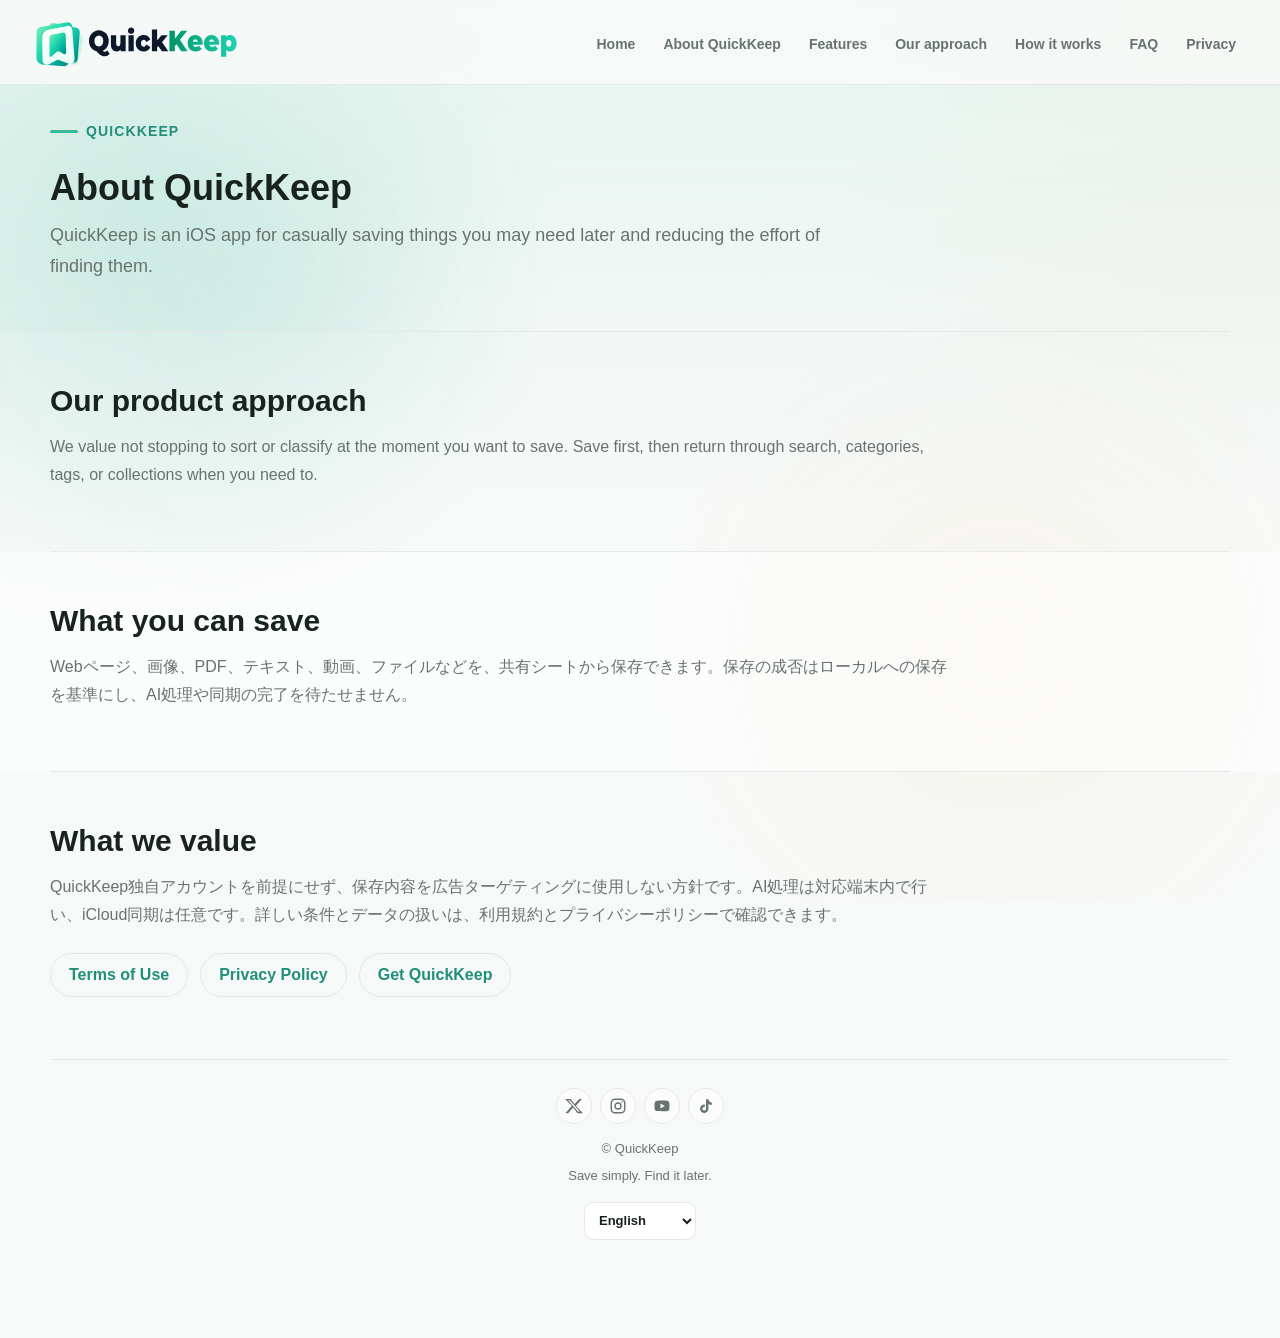
==== commit b14f98df: "Refine mobile conversion layout" ====
--- a/about/index.html
+++ b/about/index.html
@@ -21,7 +21,7 @@
   <meta name="twitter:description" content="保存からあとで探すまでを、ひとつの流れに。QuickKeepの製品方針を紹介します。">
   <meta name="twitter:image" content="https://shirokumalab.github.io/quickkeep-web/assets/quickkeep-home.png">
   <meta name="twitter:image:alt" content="保存済みアイテムを一覧表示するQuickKeepのホーム画面">
-  <link rel="stylesheet" href="../assets/site.css?v=20261029-0001">
+  <link rel="stylesheet" href="../assets/site.css?v=20261030-0001">
 </head>
 <body class="sub-page">
   <header class="site-header">
--- a/assets/site.css
+++ b/assets/site.css
@@ -1713,6 +1713,36 @@
     font-size: 17px;
   }
 
+  .home-page .hero-actions {
+    width: min(100%, 320px);
+    display: grid;
+    grid-template-columns: 1fr;
+    justify-items: start;
+    gap: 8px;
+    margin-top: 28px;
+  }
+
+  .home-page .hero-actions .button.secondary {
+    min-height: 34px;
+    border: 0;
+    border-radius: 0;
+    padding: 0;
+    color: var(--accent-deep);
+    background: transparent;
+  }
+
+  .home-page .hero-actions .button.secondary::after {
+    content: "→";
+    margin-left: 8px;
+    font-size: 1.1em;
+  }
+
+  .hero-meta {
+    margin-top: 28px;
+    padding-top: 18px;
+    border-top: 1px solid var(--line);
+  }
+
   .app-store-strip {
     grid-template-columns: 1fr;
     gap: 16px;
@@ -1769,6 +1799,33 @@
 
   .hero-meta {
     grid-template-columns: repeat(2, minmax(0, 1fr));
+  }
+
+  .final-cta .hero-actions {
+    width: 100%;
+    display: grid;
+    grid-template-columns: 1fr;
+    gap: 10px;
+    margin-top: 28px;
+  }
+
+  .final-cta .hero-actions .button {
+    width: 100%;
+  }
+
+  .final-cta .link-row {
+    display: grid;
+    grid-template-columns: repeat(2, minmax(0, 1fr));
+    gap: 10px;
+    margin-top: 20px;
+  }
+
+  .final-cta .link-row a {
+    width: 100%;
+    min-height: 58px;
+    padding: 10px 8px;
+    text-align: center;
+    line-height: 1.35;
   }
 
   .format-showcase {
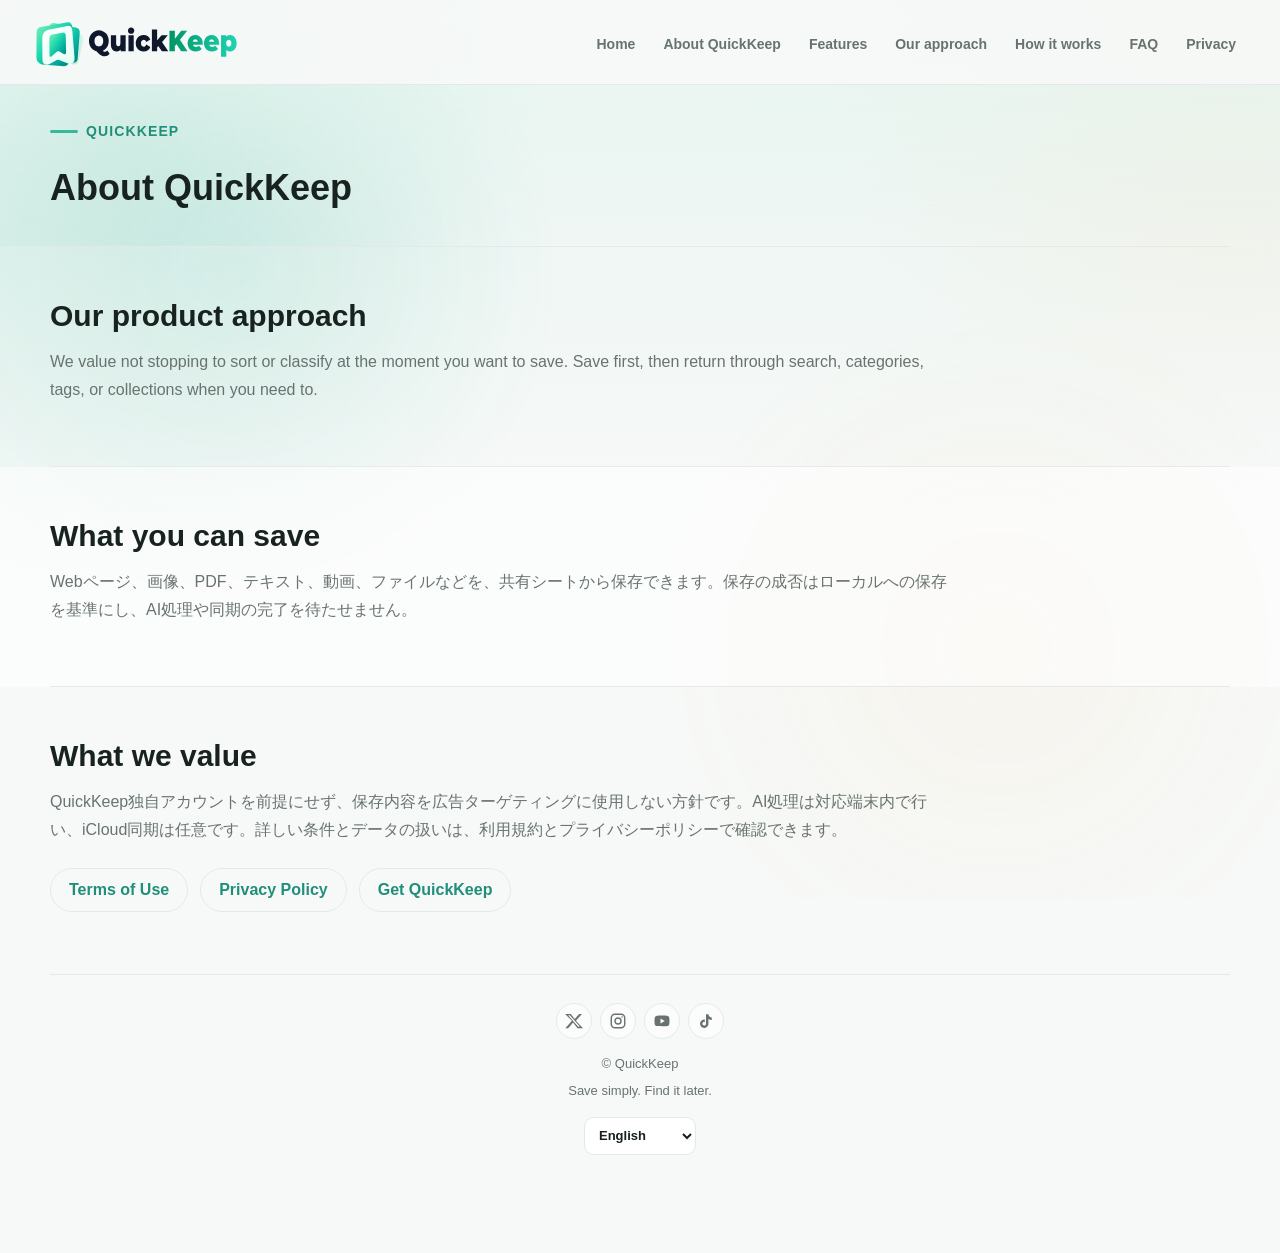
==== commit 67025029: "Simplify subpage headers" ====
--- a/about/index.html
+++ b/about/index.html
@@ -21,7 +21,7 @@
   <meta name="twitter:description" content="保存からあとで探すまでを、ひとつの流れに。QuickKeepの製品方針を紹介します。">
   <meta name="twitter:image" content="https://shirokumalab.github.io/quickkeep-web/assets/quickkeep-home.png">
   <meta name="twitter:image:alt" content="保存済みアイテムを一覧表示するQuickKeepのホーム画面">
-  <link rel="stylesheet" href="../assets/site.css?v=20261030-0001">
+  <link rel="stylesheet" href="../assets/site.css?v=20261030-0003">
 </head>
 <body class="sub-page">
   <header class="site-header">
@@ -54,7 +54,6 @@
     <header class="page-hero">
       <a class="back" href="../">QuickKeep</a>
       <h1>QuickKeepについて</h1>
-      <p>QuickKeepは、あとで必要になるものを気軽に保存し、探す負担を減らすためのiOSアプリです。</p>
     </header>
 
     <section>
@@ -92,6 +91,6 @@
     <span>あとで見つかる、かんたん保存。</span>
   </footer>
   </main>
-  <script src="../assets/i18n.js?v=20261029-0001" defer></script>
+  <script src="../assets/i18n.js?v=20261030-0001" defer></script>
 </body>
 </html>
--- a/assets/site.css
+++ b/assets/site.css
@@ -534,6 +534,18 @@
   font-weight: 700;
 }
 
+.hero-trust {
+  margin-top: 24px;
+}
+
+.hero-trust-heading {
+  margin: 0;
+  color: var(--muted);
+  font-size: 12px;
+  font-weight: 900;
+  letter-spacing: 0.08em;
+}
+
 .hero-actions,
 .link-row {
   display: flex;
@@ -1330,12 +1342,7 @@
   font-size: clamp(26px, 3vw, 36px);
   line-height: 1.22;
   letter-spacing: 0;
-  margin-bottom: 10px;
-}
-
-.sub-page .page-hero p {
-  max-width: 820px;
-  font-size: clamp(15px, 1.8vw, 18px);
+  margin-bottom: 0;
 }
 
 .sub-page section {
@@ -1713,7 +1720,7 @@
     font-size: 17px;
   }
 
-  .home-page .hero-actions {
+  .home-page .hero .hero-actions {
     width: min(100%, 320px);
     display: grid;
     grid-template-columns: 1fr;
@@ -1722,7 +1729,7 @@
     margin-top: 28px;
   }
 
-  .home-page .hero-actions .button.secondary {
+  .home-page .hero .hero-actions .button.secondary {
     min-height: 34px;
     border: 0;
     border-radius: 0;
@@ -1731,16 +1738,24 @@
     background: transparent;
   }
 
-  .home-page .hero-actions .button.secondary::after {
+  .home-page .hero .hero-actions .button.secondary::after {
     content: "→";
     margin-left: 8px;
     font-size: 1.1em;
   }
 
-  .hero-meta {
+  .home-page .hero-trust {
     margin-top: 28px;
-    padding-top: 18px;
-    border-top: 1px solid var(--line);
+    padding: 16px;
+    border: 1px solid rgba(53, 185, 154, 0.18);
+    border-radius: 20px;
+    background: rgba(255, 255, 255, 0.52);
+  }
+
+  .home-page .hero-trust .hero-meta {
+    margin-top: 10px;
+    padding-top: 0;
+    border-top: 0;
   }
 
   .app-store-strip {
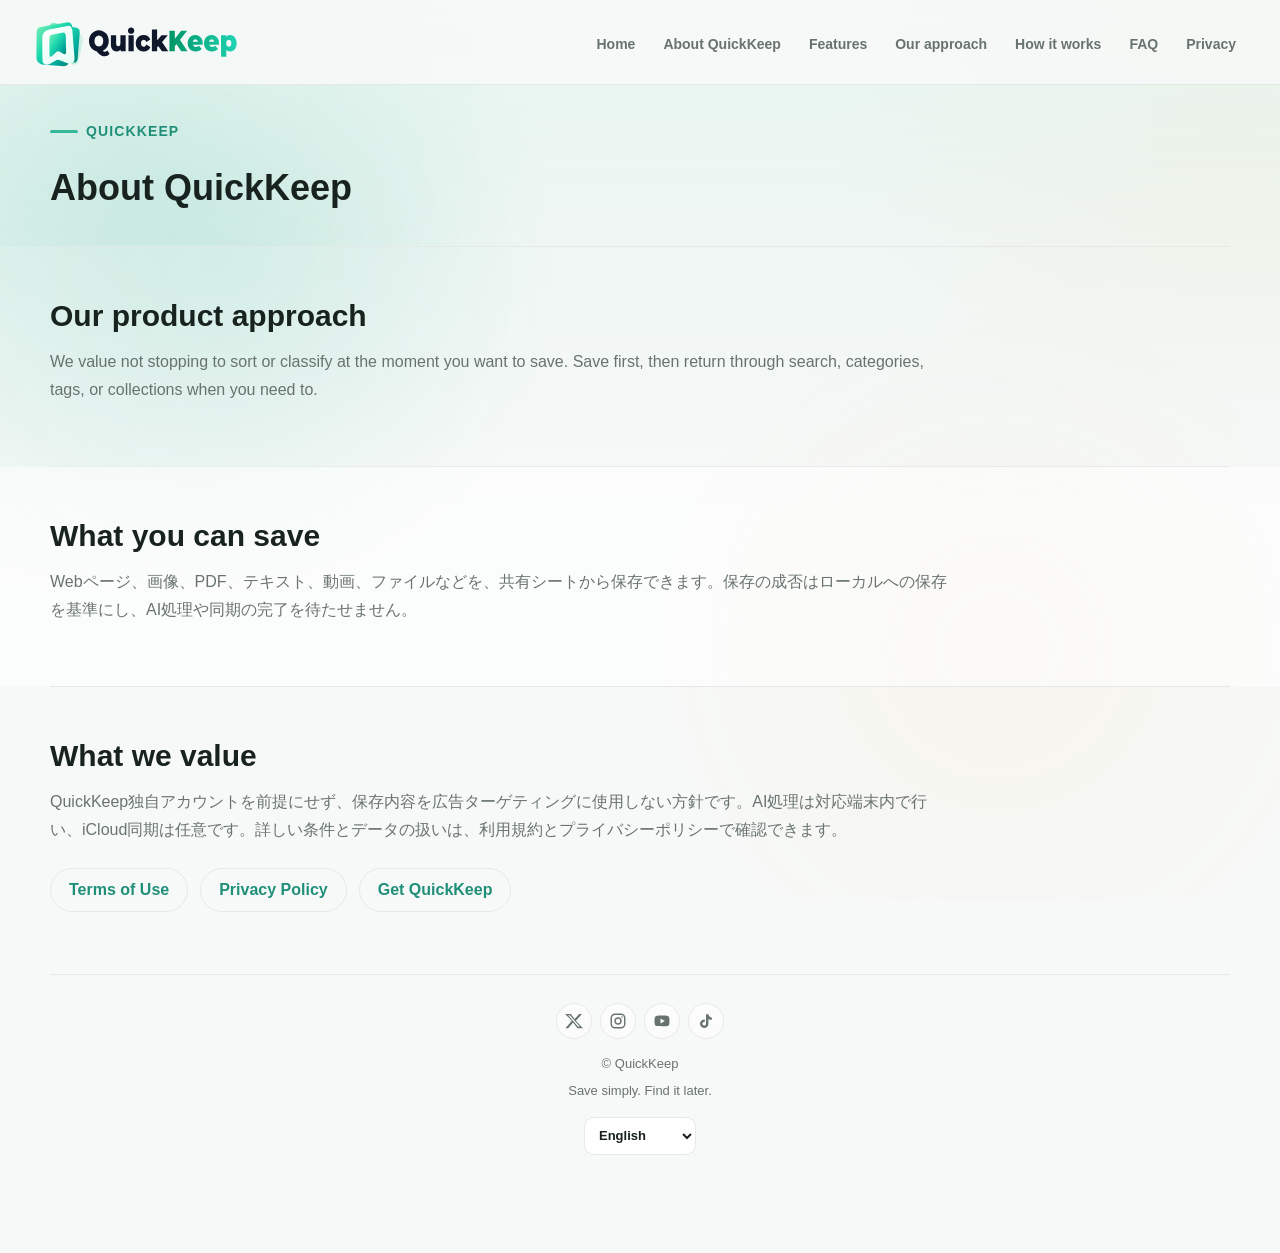
==== commit cb179465: "Prevent mobile CTA wrapping" ====
--- a/about/index.html
+++ b/about/index.html
@@ -21,7 +21,7 @@
   <meta name="twitter:description" content="保存からあとで探すまでを、ひとつの流れに。QuickKeepの製品方針を紹介します。">
   <meta name="twitter:image" content="https://shirokumalab.github.io/quickkeep-web/assets/quickkeep-home.png">
   <meta name="twitter:image:alt" content="保存済みアイテムを一覧表示するQuickKeepのホーム画面">
-  <link rel="stylesheet" href="../assets/site.css?v=20261030-0003">
+  <link rel="stylesheet" href="../assets/site.css?v=20261030-0004">
 </head>
 <body class="sub-page">
   <header class="site-header">
--- a/assets/site.css
+++ b/assets/site.css
@@ -1756,6 +1756,8 @@
     margin-top: 10px;
     padding-top: 0;
     border-top: 0;
+    grid-template-columns: 1fr;
+    gap: 8px;
   }
 
   .app-store-strip {
@@ -1812,10 +1814,6 @@
     letter-spacing: -0.01em;
   }
 
-  .hero-meta {
-    grid-template-columns: repeat(2, minmax(0, 1fr));
-  }
-
   .final-cta .hero-actions {
     width: 100%;
     display: grid;
@@ -1830,17 +1828,18 @@
 
   .final-cta .link-row {
     display: grid;
-    grid-template-columns: repeat(2, minmax(0, 1fr));
+    grid-template-columns: 1fr;
     gap: 10px;
     margin-top: 20px;
   }
 
   .final-cta .link-row a {
     width: 100%;
-    min-height: 58px;
-    padding: 10px 8px;
+    min-height: 48px;
+    padding: 10px 16px;
     text-align: center;
-    line-height: 1.35;
+    line-height: 1.25;
+    white-space: nowrap;
   }
 
   .format-showcase {
